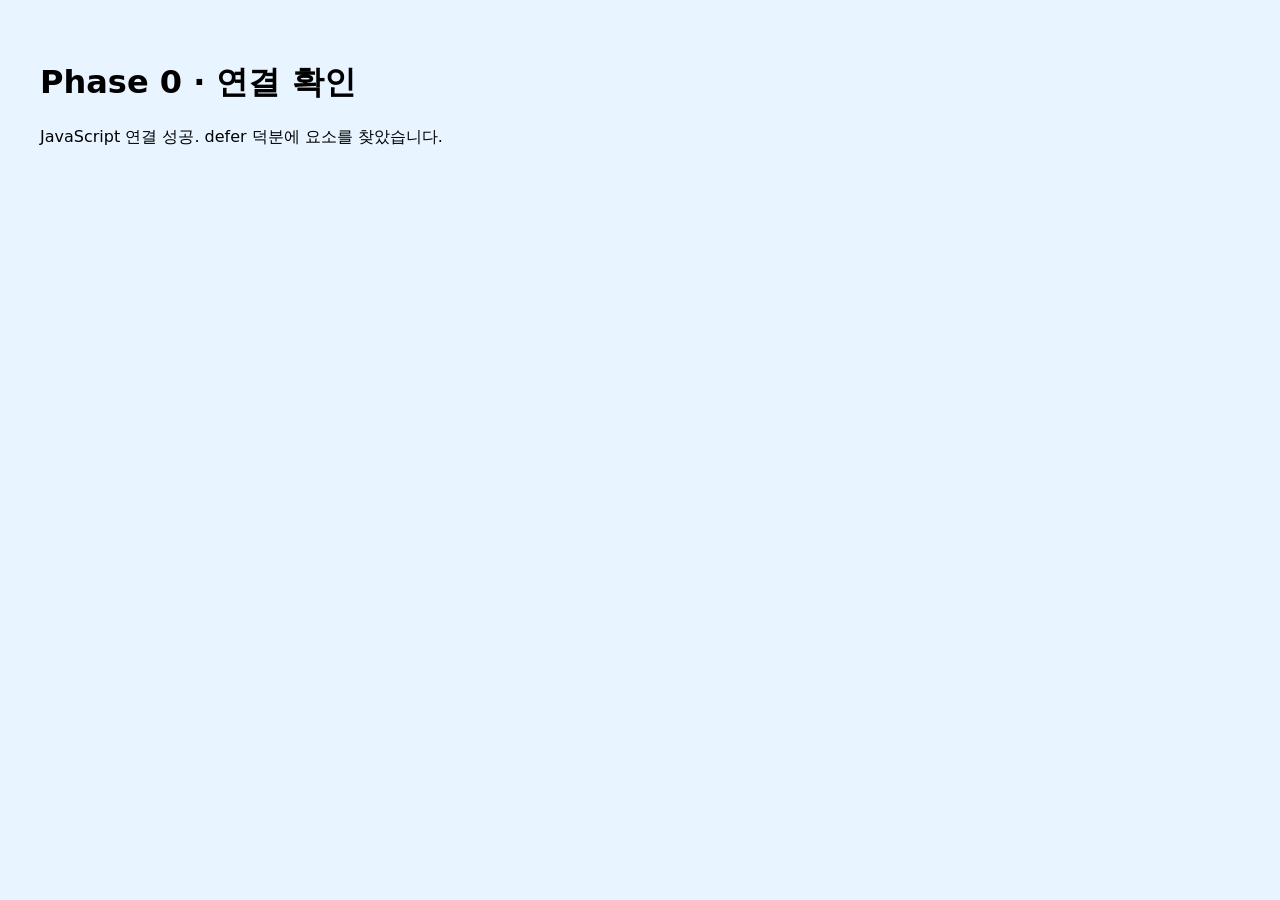
==== phase2-ai-tools/b1-1-portfolio/index.html @ f05b40ed "feat: B1-1 포트폴리오 설계 문서 및 Phase 0 뼈대 구축 과제 원문을 확보해 요구사항을 전수 목록화하고 PRD 4종을 생성했다. 용어 훑기 결과 대상 38개가 전량 실" ====
<!DOCTYPE html>
<!-- DOCTYPE: 이 문서가 HTML5 규격임을 브라우저에 알린다. 없으면 브라우저가
     옛날 방식(호환 모드)으로 해석해 CSS가 다르게 적용될 수 있다. -->
<html lang="ko">
<!-- lang="ko": 이 문서의 언어가 한국어임을 알린다.
     화면 낭독기(스크린 리더)가 한국어 발음으로 읽어주는 근거가 된다. -->

<head>
     <!-- head: 화면에 보이지 않는 정보를 담는 곳. 문서의 설정 구역이다. -->

     <meta charset="UTF-8">
     <!-- charset: 글자를 어떤 규칙으로 해석할지 지정.
       UTF-8이 없으면 한글이 깨진다. 항상 head의 첫 줄에 둔다. -->

     <meta name="viewport" content="width=device-width, initial-scale=1.0">
     <!-- viewport: 모바일 화면 대응의 출발점. (자세한 설명은 개념 블록 A에서)
       width=device-width : 페이지 폭을 기기 실제 폭에 맞춘다
       initial-scale=1.0  : 처음 열 때 확대/축소 없이 100%로 보여준다
       이 줄이 없으면 모바일에서 데스크톱 화면을 축소해 보여준다. -->

     <title>Phase 0 연결 확인</title>
     <!-- title: 브라우저 탭에 표시되는 이름. Phase 1에서 실제 제목으로 교체한다. -->

     <!-- F-02: 외부 스타일시트 연결
       rel="stylesheet" : 이 파일과 나의 관계가 "스타일시트"임을 알린다
       href="./css/..."  : ./ 는 "현재 폴더 기준"이라는 뜻. 상대경로.
       (PROJECT_SPEC 금지사항 10번: 절대경로 /css/ 는 배포 시 깨진다) -->
     <link rel="stylesheet" href="./css/style.css">
</head>

<body>
     <!-- body: 화면에 실제로 보이는 내용을 담는 곳. -->

     <h1>Phase 0 · 연결 확인</h1>

     <p id="js-check">이 문장이 바뀌지 않았다면 JavaScript가 연결되지 않은 것입니다.</p>

     <!-- F-24: JavaScript 를 defer 로 연결
       defer : HTML을 끝까지 다 읽은 뒤에 실행하라는 뜻.

       주의 -- defer 의 효과는 "스크립트를 어디에 두었는가"에 따라 달라진다.
         head 안에 둘 때 : defer 가 없으면 아래 요소가 아직 없어 null 이 된다. 효과 있음
         body 끝에 둘 때 : 이미 요소가 다 만들어진 뒤라서 defer 유무가 결과에 영향 없음

       지금은 body 끝이라 defer 를 빼도 동작이 같다. 그래도 붙이는 이유는
         ① 과제 요구사항(F-24)이고
         ② 나중에 head 로 옮기더라도 그대로 안전하기 때문이다.

       [Phase 0 실험 기록 · 2026-09-09]
         실험1) head + defer 없음
                -> Uncaught TypeError: Cannot set properties of null (setting 'textContent')
                   querySelector 가 null 을 반환. 요소가 아직 만들어지지 않았기 때문.
         실험2) head + defer 있음  -> 정상 동작. 위치는 그대로인데 defer 하나로 결과가 뒤집힘.
         결론) defer = "HTML 을 다 읽을 때까지 기다렸다가 실행하라". -->
     <script src="./js/main.js" defer></script>
</body>

</html>
---- phase2-ai-tools/b1-1-portfolio/css/style.css ----
/* ===================================================================
   Phase 0 · 연결 확인용 임시 스타일
   Phase 1에서 전면 교체된다. 지금은 "CSS가 연결되었는가"만 확인한다.
   =================================================================== */

body {
  /* 이 배경색이 보이면 CSS 연결 성공.
     흰 배경 그대로면 <link> 경로를 확인해야 한다. */
  background-color: #e8f4ff;

  /* font-family: 글꼴 지정. 앞에서부터 순서대로 시도하고,
     사용자 컴퓨터에 없으면 다음 것으로 넘어간다.
     sans-serif 는 "삐침 없는 글꼴 아무거나"라는 최후의 보루다. */
  font-family: system-ui, sans-serif;

  /* padding: 요소 안쪽 여백. (박스 모델은 개념 블록 A에서 다룬다) */
  padding: 2rem;
}
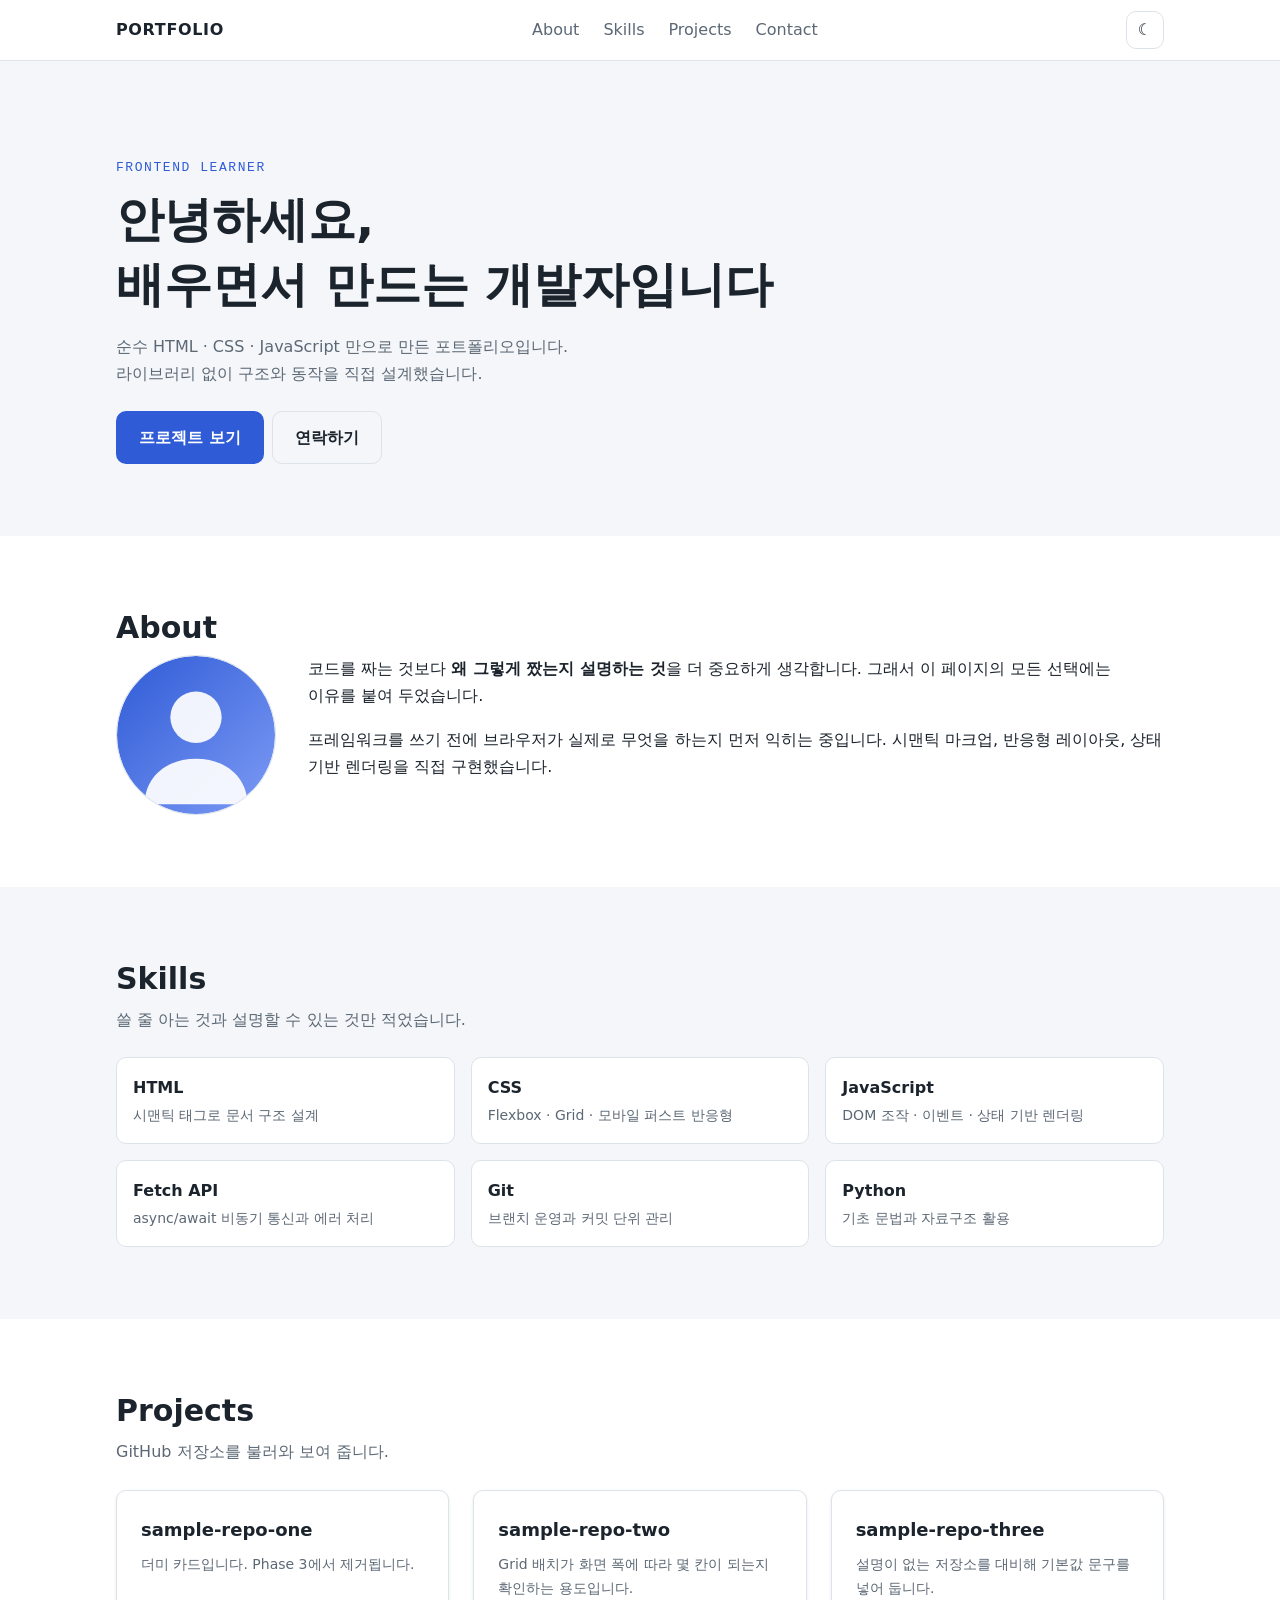
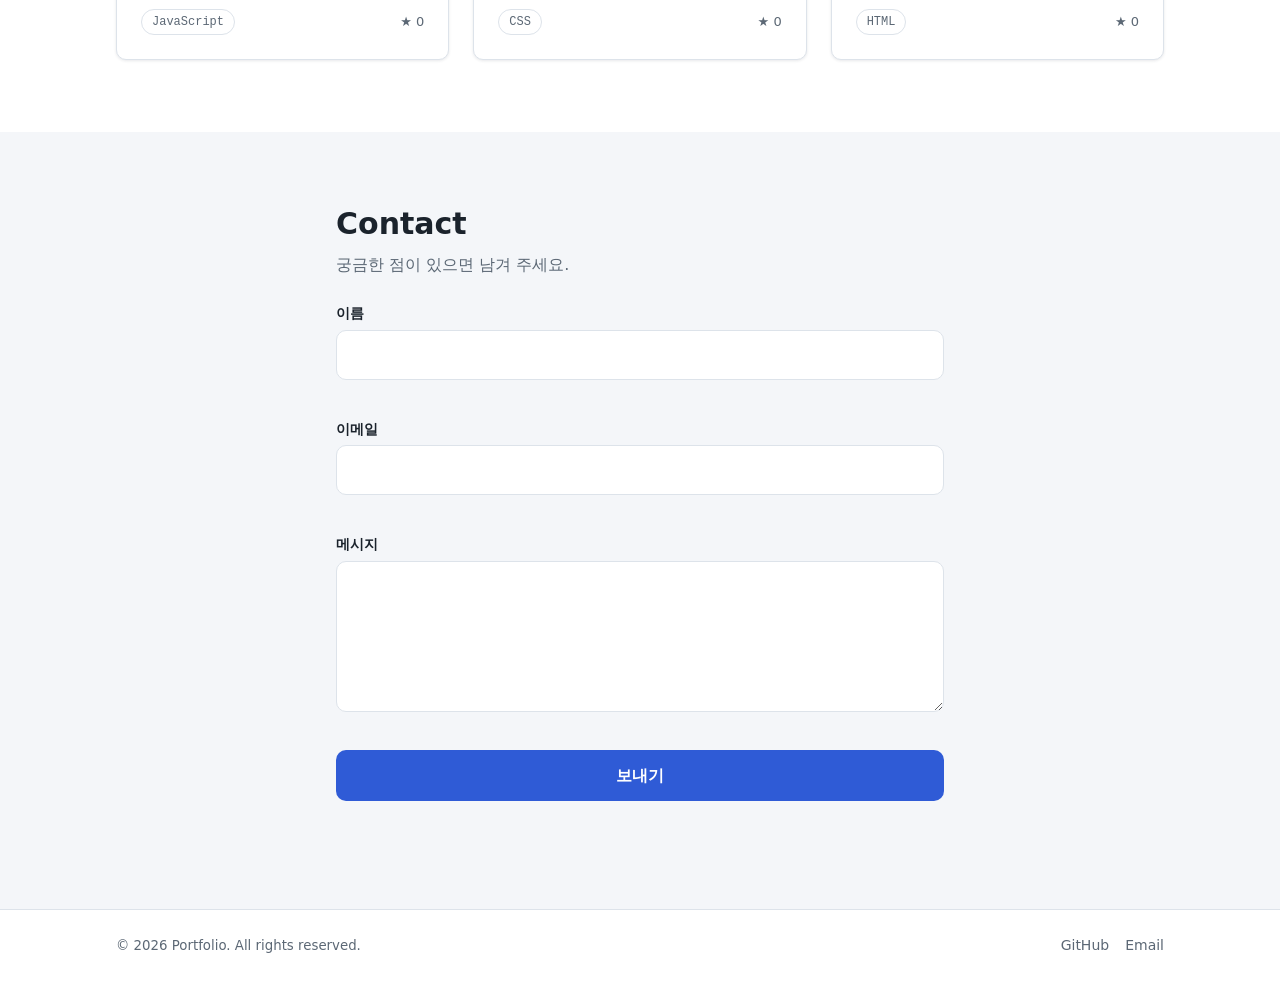
==== commit db021656: "feat: B1-1 Phase 1 시맨틱 마크업 + 반응형 레이아웃 구현 index.html을 Phase 0 연결 확인용에서 실제 포트폴리오 구조로 교체하고 css/style.cs" ====
--- a/phase2-ai-tools/b1-1-portfolio/index.html
+++ b/phase2-ai-tools/b1-1-portfolio/index.html
@@ -1,58 +1,249 @@
 <!DOCTYPE html>
-<!-- DOCTYPE: 이 문서가 HTML5 규격임을 브라우저에 알린다. 없으면 브라우저가
-     옛날 방식(호환 모드)으로 해석해 CSS가 다르게 적용될 수 있다. -->
 <html lang="ko">
-<!-- lang="ko": 이 문서의 언어가 한국어임을 알린다.
-     화면 낭독기(스크린 리더)가 한국어 발음으로 읽어주는 근거가 된다. -->
 
 <head>
-     <!-- head: 화면에 보이지 않는 정보를 담는 곳. 문서의 설정 구역이다. -->
-
-     <meta charset="UTF-8">
-     <!-- charset: 글자를 어떤 규칙으로 해석할지 지정.
-       UTF-8이 없으면 한글이 깨진다. 항상 head의 첫 줄에 둔다. -->
-
-     <meta name="viewport" content="width=device-width, initial-scale=1.0">
-     <!-- viewport: 모바일 화면 대응의 출발점. (자세한 설명은 개념 블록 A에서)
-       width=device-width : 페이지 폭을 기기 실제 폭에 맞춘다
-       initial-scale=1.0  : 처음 열 때 확대/축소 없이 100%로 보여준다
-       이 줄이 없으면 모바일에서 데스크톱 화면을 축소해 보여준다. -->
-
-     <title>Phase 0 연결 확인</title>
-     <!-- title: 브라우저 탭에 표시되는 이름. Phase 1에서 실제 제목으로 교체한다. -->
-
-     <!-- F-02: 외부 스타일시트 연결
-       rel="stylesheet" : 이 파일과 나의 관계가 "스타일시트"임을 알린다
-       href="./css/..."  : ./ 는 "현재 폴더 기준"이라는 뜻. 상대경로.
-       (PROJECT_SPEC 금지사항 10번: 절대경로 /css/ 는 배포 시 깨진다) -->
-     <link rel="stylesheet" href="./css/style.css">
+  <meta charset="UTF-8">
+  <meta name="viewport" content="width=device-width, initial-scale=1.0">
+
+  <title>포트폴리오 · 나를 소개하는 웹페이지</title>
+
+  <!-- F-02 / F-14: 외부 스타일시트 연결. ./ 는 현재 폴더 기준(상대경로).
+       절대경로 /css/ 는 GitHub Pages 배포 시 깨진다. -->
+  <link rel="stylesheet" href="./css/style.css">
 </head>
 
 <body>
-     <!-- body: 화면에 실제로 보이는 내용을 담는 곳. -->
-
-     <h1>Phase 0 · 연결 확인</h1>
-
-     <p id="js-check">이 문장이 바뀌지 않았다면 JavaScript가 연결되지 않은 것입니다.</p>
-
-     <!-- F-24: JavaScript 를 defer 로 연결
-       defer : HTML을 끝까지 다 읽은 뒤에 실행하라는 뜻.
-
-       주의 -- defer 의 효과는 "스크립트를 어디에 두었는가"에 따라 달라진다.
-         head 안에 둘 때 : defer 가 없으면 아래 요소가 아직 없어 null 이 된다. 효과 있음
-         body 끝에 둘 때 : 이미 요소가 다 만들어진 뒤라서 defer 유무가 결과에 영향 없음
-
-       지금은 body 끝이라 defer 를 빼도 동작이 같다. 그래도 붙이는 이유는
-         ① 과제 요구사항(F-24)이고
-         ② 나중에 head 로 옮기더라도 그대로 안전하기 때문이다.
-
-       [Phase 0 실험 기록 · 2026-09-09]
-         실험1) head + defer 없음
-                -> Uncaught TypeError: Cannot set properties of null (setting 'textContent')
-                   querySelector 가 null 을 반환. 요소가 아직 만들어지지 않았기 때문.
-         실험2) head + defer 있음  -> 정상 동작. 위치는 그대로인데 defer 하나로 결과가 뒤집힘.
-         결론) defer = "HTML 을 다 읽을 때까지 기다렸다가 실행하라". -->
-     <script src="./js/main.js" defer></script>
+
+  <!-- ============================================================
+       header + nav  (F-04, F-11, F-17, F-21)
+       ============================================================ -->
+  <header class="site-header" id="site-header">
+    <nav class="nav" aria-label="주요 메뉴">
+
+      <a class="nav__logo" href="#hero">PORTFOLIO</a>
+
+      <!-- F-11: 각 섹션으로 이동하는 앵커 링크.
+           href="#about" 의 # 은 "같은 문서 안의 id=about 으로 가라"는 뜻. -->
+      <ul class="nav__menu" id="nav-menu">
+        <li><a href="#about">About</a></li>
+        <li><a href="#skills">Skills</a></li>
+        <li><a href="#projects">Projects</a></li>
+        <li><a href="#contact">Contact</a></li>
+      </ul>
+
+      <div class="nav__actions">
+        <!-- F-34: 다크모드 토글. 실제 동작은 Phase 2에서 붙인다. -->
+        <button class="icon-btn" id="theme-toggle" type="button" aria-label="다크 모드 전환">
+          <span class="icon-btn__label" id="theme-icon">☾</span>
+        </button>
+
+        <!-- F-21 / F-30: 햄버거 버튼. 모바일에서만 보인다. -->
+        <button class="hamburger" id="hamburger" type="button"
+                aria-label="메뉴 열기" aria-expanded="false" aria-controls="nav-menu">
+          <span class="hamburger__bar"></span>
+          <span class="hamburger__bar"></span>
+          <span class="hamburger__bar"></span>
+        </button>
+      </div>
+
+    </nav>
+  </header>
+
+  <main>
+
+    <!-- ============================================================
+         Hero  (F-05)
+         ============================================================ -->
+    <section class="hero" id="hero">
+      <div class="container hero__inner">
+        <p class="hero__eyebrow">Frontend Learner</p>
+
+        <!-- B-02 타이핑 효과를 Phase 5에서 이 h1 에 붙인다. -->
+        <h1 class="hero__title">
+          안녕하세요,<br>
+          배우면서 만드는 개발자입니다
+        </h1>
+
+        <p class="hero__desc">
+          순수 HTML · CSS · JavaScript 만으로 만든 포트폴리오입니다.
+          라이브러리 없이 구조와 동작을 직접 설계했습니다.
+        </p>
+
+        <!-- F-05: CTA(Call To Action) 버튼 = 방문자가 다음에 눌렀으면 하는 버튼 -->
+        <div class="hero__cta">
+          <a class="btn btn--primary" href="#projects">프로젝트 보기</a>
+          <a class="btn btn--ghost" href="#contact">연락하기</a>
+        </div>
+      </div>
+    </section>
+
+    <!-- ============================================================
+         About  (F-06, F-12)
+         ============================================================ -->
+    <section class="section" id="about">
+      <div class="container">
+        <h2 class="section__title">About</h2>
+
+        <div class="about">
+          <!-- F-12: alt 는 이미지가 안 보일 때 대신 읽히는 글이다.
+               "사진"처럼 뻔한 말이 아니라 내용을 적는다. -->
+          <img class="about__photo" src="./images/profile.svg"
+               alt="포트폴리오 주인의 프로필 이미지" width="160" height="160">
+
+          <div class="about__text">
+            <p>
+              코드를 짜는 것보다 <strong>왜 그렇게 짰는지 설명하는 것</strong>을 더 중요하게 생각합니다.
+              그래서 이 페이지의 모든 선택에는 이유를 붙여 두었습니다.
+            </p>
+            <p>
+              프레임워크를 쓰기 전에 브라우저가 실제로 무엇을 하는지 먼저 익히는 중입니다.
+              시맨틱 마크업, 반응형 레이아웃, 상태 기반 렌더링을 직접 구현했습니다.
+            </p>
+          </div>
+        </div>
+      </div>
+    </section>
+
+    <!-- ============================================================
+         Skills  (F-07)
+         ============================================================ -->
+    <section class="section section--alt" id="skills">
+      <div class="container">
+        <h2 class="section__title">Skills</h2>
+        <p class="section__lead">쓸 줄 아는 것과 설명할 수 있는 것만 적었습니다.</p>
+
+        <ul class="skills">
+          <li class="skill">
+            <span class="skill__name">HTML</span>
+            <span class="skill__note">시맨틱 태그로 문서 구조 설계</span>
+          </li>
+          <li class="skill">
+            <span class="skill__name">CSS</span>
+            <span class="skill__note">Flexbox · Grid · 모바일 퍼스트 반응형</span>
+          </li>
+          <li class="skill">
+            <span class="skill__name">JavaScript</span>
+            <span class="skill__note">DOM 조작 · 이벤트 · 상태 기반 렌더링</span>
+          </li>
+          <li class="skill">
+            <span class="skill__name">Fetch API</span>
+            <span class="skill__note">async/await 비동기 통신과 에러 처리</span>
+          </li>
+          <li class="skill">
+            <span class="skill__name">Git</span>
+            <span class="skill__note">브랜치 운영과 커밋 단위 관리</span>
+          </li>
+          <li class="skill">
+            <span class="skill__name">Python</span>
+            <span class="skill__note">기초 문법과 자료구조 활용</span>
+          </li>
+        </ul>
+      </div>
+    </section>
+
+    <!-- ============================================================
+         Projects  (F-08, F-18)
+         ============================================================ -->
+    <section class="section" id="projects">
+      <div class="container">
+        <h2 class="section__title">Projects</h2>
+        <p class="section__lead">GitHub 저장소를 불러와 보여 줍니다.</p>
+
+        <!-- Phase 3에서 이 안의 내용을 JavaScript가 통째로 교체한다.
+             아래 카드 3개는 레이아웃 확인용 더미이며 Phase 3에서 전부 제거한다. -->
+        <div class="projects" id="projects-grid">
+
+          <article class="card">
+            <h3 class="card__title">sample-repo-one</h3>
+            <p class="card__desc">더미 카드입니다. Phase 3에서 제거됩니다.</p>
+            <div class="card__meta">
+              <span class="chip">JavaScript</span>
+              <span class="card__stars">★ 0</span>
+            </div>
+          </article>
+
+          <article class="card">
+            <h3 class="card__title">sample-repo-two</h3>
+            <p class="card__desc">Grid 배치가 화면 폭에 따라 몇 칸이 되는지 확인하는 용도입니다.</p>
+            <div class="card__meta">
+              <span class="chip">CSS</span>
+              <span class="card__stars">★ 0</span>
+            </div>
+          </article>
+
+          <article class="card">
+            <h3 class="card__title">sample-repo-three</h3>
+            <p class="card__desc">설명이 없는 저장소를 대비해 기본값 문구를 넣어 둡니다.</p>
+            <div class="card__meta">
+              <span class="chip">HTML</span>
+              <span class="card__stars">★ 0</span>
+            </div>
+          </article>
+
+        </div>
+      </div>
+    </section>
+
+    <!-- ============================================================
+         Contact  (F-09, F-13, F-37)
+         ============================================================ -->
+    <section class="section section--alt" id="contact">
+      <div class="container container--narrow">
+        <h2 class="section__title">Contact</h2>
+        <p class="section__lead">궁금한 점이 있으면 남겨 주세요.</p>
+
+        <!-- novalidate: 브라우저 기본 검사를 끈다.
+             F-38 / F-39 검증을 JavaScript로 직접 구현해야 하기 때문이다. -->
+        <form class="form" id="contact-form" novalidate>
+
+          <!-- F-13: label 의 for 와 input 의 id 가 같아야 짝이 된다.
+               짝이 맞으면 label 을 눌러도 입력칸에 커서가 간다. -->
+          <div class="field">
+            <label class="field__label" for="name">이름</label>
+            <input class="field__input" type="text" id="name" name="name" autocomplete="name">
+            <p class="field__error" id="name-error"></p>
+          </div>
+
+          <div class="field">
+            <label class="field__label" for="email">이메일</label>
+            <input class="field__input" type="email" id="email" name="email" autocomplete="email">
+            <p class="field__error" id="email-error"></p>
+          </div>
+
+          <div class="field">
+            <label class="field__label" for="message">메시지</label>
+            <textarea class="field__input field__input--area" id="message" name="message" rows="5"></textarea>
+            <p class="field__error" id="message-error"></p>
+          </div>
+
+          <button class="btn btn--primary btn--block" type="submit">보내기</button>
+
+          <p class="form__success" id="form-success"></p>
+        </form>
+      </div>
+    </section>
+
+  </main>
+
+  <!-- ============================================================
+       Footer  (F-10)
+       ============================================================ -->
+  <footer class="site-footer">
+    <div class="container site-footer__inner">
+      <small class="site-footer__copy">&copy; 2026 Portfolio. All rights reserved.</small>
+
+      <ul class="social">
+        <li><a href="https://github.com/MylovelyCatMori" target="_blank" rel="noopener noreferrer">GitHub</a></li>
+        <li><a href="#contact">Email</a></li>
+      </ul>
+    </div>
+  </footer>
+
+  <!-- F-32: 스크롤탑 버튼. 표시 조건(300px)은 Phase 2에서 붙인다. -->
+  <button class="scroll-top" id="scroll-top" type="button" aria-label="맨 위로 이동">↑</button>
+
+  <!-- F-24: defer = HTML 을 끝까지 읽은 뒤 실행하라 -->
+  <script src="./js/main.js" defer></script>
 </body>
 
-</html>+</html>
--- a/phase2-ai-tools/b1-1-portfolio/css/style.css
+++ b/phase2-ai-tools/b1-1-portfolio/css/style.css
@@ -1,18 +1,720 @@
 /* ===================================================================
-   Phase 0 · 연결 확인용 임시 스타일
-   Phase 1에서 전면 교체된다. 지금은 "CSS가 연결되었는가"만 확인한다.
+   B1-1 포트폴리오 · Phase 1 스타일
+   작성 원칙
+     - 모바일 퍼스트 (F-19): 기본 규칙은 좁은 화면 기준. 넓어질 때만 media query로 덮는다
+     - 브레이크포인트 (F-20): 768px 태블릿 / 1024px 데스크톱
+     - 색 / 글꼴 / 간격은 전부 :root 변수로 (F-15)
    =================================================================== */
 
+/* -------------------------------------------------------------------
+   0. 기본 정리
+   ------------------------------------------------------------------- */
+
+/* 개념 A3 결론: 기본값 content-box 에서는
+   width 300 + padding 20 + border 10 = 실제 360px 이 되어 레이아웃이 터진다.
+   border-box 로 바꾸면 padding 과 border 가 width 안쪽으로 들어온다. */
+*,
+*::before,
+*::after {
+  box-sizing: border-box;
+}
+
+body,
+h1, h2, h3, p, ul, figure {
+  margin: 0;
+}
+
+ul {
+  padding: 0;
+  list-style: none;
+}
+
+img {
+  max-width: 100%;
+  height: auto;
+  display: block;
+}
+
+a {
+  color: inherit;
+  text-decoration: none;
+}
+
+button {
+  font: inherit;
+  cursor: pointer;
+}
+
+/* -------------------------------------------------------------------
+   1. CSS 변수 (F-15)
+   :root 는 문서의 최상단(html)을 가리킨다.
+   여기 적은 변수는 모든 자손이 물려받는다.
+   ------------------------------------------------------------------- */
+
+:root {
+  /* 색 -- 라이트 모드 */
+  --color-bg: #ffffff;
+  --color-bg-alt: #f4f6f9;
+  --color-surface: #ffffff;
+  --color-text: #1b232c;
+  --color-text-soft: #5c6875;
+  --color-border: #dde3ea;
+  --color-accent: #2f5bd6;
+  --color-accent-text: #ffffff;
+  --color-danger: #c92a2a;
+  --color-success: #1a7f5a;
+  --color-shadow: rgba(23, 34, 48, 0.10);
+
+  /* 글꼴 */
+  --font-body: system-ui, -apple-system, "Malgun Gothic", "맑은 고딕", sans-serif;
+  --font-mono: ui-monospace, "Consolas", monospace;
+
+  /* 간격 -- 4의 배수로 통일한다. 눈대중 숫자를 섞지 않기 위해서다. */
+  --space-1: 4px;
+  --space-2: 8px;
+  --space-3: 16px;
+  --space-4: 24px;
+  --space-5: 32px;
+  --space-6: 48px;
+  --space-7: 72px;
+
+  /* 기타 */
+  --radius: 10px;
+  --nav-height: 60px;
+  --transition: 180ms ease;
+}
+
+/* F-16: 다크 모드 변수 세트.
+   [data-theme="dark"] 는 "data-theme 속성값이 dark 인 요소"를 고르는 선택자다.
+   Phase 2에서 JavaScript가 <html> 에 이 속성을 붙였다 뗐다 한다.
+   색 값만 갈아끼우므로 아래 모든 규칙은 고칠 필요가 없다. */
+[data-theme="dark"] {
+  --color-bg: #12171d;
+  --color-bg-alt: #171e26;
+  --color-surface: #1c242e;
+  --color-text: #e7ecf2;
+  --color-text-soft: #97a4b3;
+  --color-border: #2b3541;
+  --color-accent: #7d9bf5;
+  --color-accent-text: #101722;
+  --color-danger: #ff8787;
+  --color-success: #51cf9b;
+  --color-shadow: rgba(0, 0, 0, 0.45);
+}
+
+/* -------------------------------------------------------------------
+   2. 뼈대
+   ------------------------------------------------------------------- */
+
 body {
-  /* 이 배경색이 보이면 CSS 연결 성공.
-     흰 배경 그대로면 <link> 경로를 확인해야 한다. */
-  background-color: #e8f4ff;
-
-  /* font-family: 글꼴 지정. 앞에서부터 순서대로 시도하고,
-     사용자 컴퓨터에 없으면 다음 것으로 넘어간다.
-     sans-serif 는 "삐침 없는 글꼴 아무거나"라는 최후의 보루다. */
-  font-family: system-ui, sans-serif;
-
-  /* padding: 요소 안쪽 여백. (박스 모델은 개념 블록 A에서 다룬다) */
-  padding: 2rem;
-}
+  background-color: var(--color-bg);
+  color: var(--color-text);
+  font-family: var(--font-body);
+  font-size: 16px;
+  line-height: 1.7;
+
+  /* 한글은 기본적으로 글자 단위로 줄바꿈된다. "포트폴리오입니 / 다" 처럼 끊긴다.
+     keep-all 은 단어(어절) 단위로 끊게 한다. */
+  word-break: keep-all;
+
+  transition: background-color var(--transition), color var(--transition);
+}
+
+/* 앵커 링크로 이동했을 때 고정 헤더에 제목이 가려지는 것을 막는다. */
+section[id] {
+  scroll-margin-top: var(--nav-height);
+}
+
+.container {
+  width: 100%;
+  max-width: 1080px;
+  margin: 0 auto;
+  /* 좌우 여백은 항상 확보한다. padding 축약형을 쓰면 좌우가 0이 되기 쉽다. */
+  padding-inline: var(--space-3);
+}
+
+.container--narrow {
+  max-width: 640px;
+}
+
+.section {
+  padding-block: var(--space-6);
+}
+
+.section--alt {
+  background-color: var(--color-bg-alt);
+}
+
+.section__title {
+  font-size: 26px;
+  line-height: 1.3;
+  margin-bottom: var(--space-2);
+}
+
+.section__lead {
+  color: var(--color-text-soft);
+  margin-bottom: var(--space-4);
+}
+
+/* -------------------------------------------------------------------
+   3. 헤더 / 네비게이션  (F-17 Flexbox, F-21 햄버거)
+   ------------------------------------------------------------------- */
+
+.site-header {
+  position: sticky;
+  top: 0;
+  z-index: 10;
+  background-color: var(--color-bg);
+  border-bottom: 1px solid var(--color-border);
+  transition: background-color var(--transition), box-shadow var(--transition);
+}
+
+/* F-33: 스크롤 60px 이상에서 JavaScript가 이 클래스를 붙인다 (Phase 2) */
+.site-header.is-scrolled {
+  background-color: var(--color-bg-alt);
+  box-shadow: 0 2px 12px var(--color-shadow);
+}
+
+/* F-17: nav 를 Flexbox 로.
+   justify-content: space-between 이 로고는 왼쪽, 나머지는 오른쪽으로 밀어낸다. */
+.nav {
+  display: flex;
+  align-items: center;
+  justify-content: space-between;
+  gap: var(--space-3);
+  height: var(--nav-height);
+  max-width: 1080px;
+  margin: 0 auto;
+  padding-inline: var(--space-3);
+}
+
+.nav__logo {
+  font-weight: 700;
+  letter-spacing: 0.04em;
+}
+
+/* F-21: 모바일 기본값 = 메뉴 숨김.
+   화면 밖이 아니라 display:none 으로 완전히 없앤다.
+   Phase 2에서 .is-open 을 붙여 펼친다. */
+.nav__menu {
+  display: none;
+}
+
+.nav__menu.is-open {
+  display: flex;
+  flex-direction: column;
+  gap: var(--space-2);
+
+  /* 펼쳐진 메뉴는 헤더 바로 아래에 덮어씌운다. */
+  position: absolute;
+  top: var(--nav-height);
+  left: 0;
+  right: 0;
+  padding: var(--space-3);
+  background-color: var(--color-bg);
+  border-bottom: 1px solid var(--color-border);
+  box-shadow: 0 8px 16px var(--color-shadow);
+}
+
+.nav__menu a {
+  display: block;
+  padding-block: var(--space-1);
+  color: var(--color-text-soft);
+  transition: color var(--transition);
+}
+
+.nav__menu a:hover,
+.nav__menu a:focus-visible {
+  color: var(--color-accent);
+}
+
+.nav__actions {
+  display: flex;
+  align-items: center;
+  gap: var(--space-2);
+}
+
+.icon-btn {
+  width: 38px;
+  height: 38px;
+  border: 1px solid var(--color-border);
+  border-radius: var(--radius);
+  background-color: var(--color-surface);
+  color: var(--color-text);
+  font-size: 16px;
+  line-height: 1;
+  transition: background-color var(--transition), border-color var(--transition);
+}
+
+.icon-btn:hover {
+  border-color: var(--color-accent);
+}
+
+/* 햄버거 = 막대 3개. 모바일에서만 보인다. */
+.hamburger {
+  display: flex;
+  flex-direction: column;
+  justify-content: center;
+  gap: 5px;
+  width: 38px;
+  height: 38px;
+  padding: 0 8px;
+  border: 1px solid var(--color-border);
+  border-radius: var(--radius);
+  background-color: var(--color-surface);
+}
+
+.hamburger__bar {
+  display: block;
+  height: 2px;
+  background-color: var(--color-text);
+  transition: transform var(--transition), opacity var(--transition);
+}
+
+/* 열렸을 때 위아래 막대를 X 로 겹친다 (Phase 2에서 .is-active 부착) */
+.hamburger.is-active .hamburger__bar:nth-child(1) {
+  transform: translateY(7px) rotate(45deg);
+}
+
+.hamburger.is-active .hamburger__bar:nth-child(2) {
+  opacity: 0;
+}
+
+.hamburger.is-active .hamburger__bar:nth-child(3) {
+  transform: translateY(-7px) rotate(-45deg);
+}
+
+/* -------------------------------------------------------------------
+   4. 버튼  (F-22 hover + transition)
+   ------------------------------------------------------------------- */
+
+.btn {
+  display: inline-block;
+  padding: 12px 22px;
+  border: 1px solid transparent;
+  border-radius: var(--radius);
+  font-weight: 600;
+  text-align: center;
+  transition: background-color var(--transition), color var(--transition),
+              border-color var(--transition), transform var(--transition);
+}
+
+.btn--primary {
+  background-color: var(--color-accent);
+  color: var(--color-accent-text);
+}
+
+.btn--primary:hover {
+  transform: translateY(-2px);
+}
+
+.btn--ghost {
+  border-color: var(--color-border);
+  color: var(--color-text);
+}
+
+.btn--ghost:hover {
+  border-color: var(--color-accent);
+  color: var(--color-accent);
+}
+
+.btn--block {
+  display: block;
+  width: 100%;
+  border: 0;
+}
+
+/* -------------------------------------------------------------------
+   5. Hero
+   ------------------------------------------------------------------- */
+
+.hero {
+  padding-block: var(--space-7) var(--space-6);
+  background-color: var(--color-bg-alt);
+}
+
+.hero__eyebrow {
+  font-family: var(--font-mono);
+  font-size: 13px;
+  letter-spacing: 0.12em;
+  text-transform: uppercase;
+  color: var(--color-accent);
+  margin-bottom: var(--space-2);
+}
+
+.hero__title {
+  font-size: 30px;
+  line-height: 1.35;
+  margin-bottom: var(--space-3);
+}
+
+.hero__desc {
+  color: var(--color-text-soft);
+  max-width: 48ch;
+  margin-bottom: var(--space-4);
+}
+
+.hero__cta {
+  display: flex;
+  flex-wrap: wrap;
+  gap: var(--space-2);
+}
+
+/* -------------------------------------------------------------------
+   6. About
+   ------------------------------------------------------------------- */
+
+.about {
+  display: flex;
+  flex-direction: column;
+  gap: var(--space-4);
+}
+
+.about__photo {
+  width: 120px;
+  height: 120px;
+  border-radius: 50%;
+  border: 1px solid var(--color-border);
+}
+
+.about__text p + p {
+  margin-top: var(--space-3);
+}
+
+/* -------------------------------------------------------------------
+   7. Skills
+   ------------------------------------------------------------------- */
+
+.skills {
+  display: grid;
+  gap: var(--space-2);
+}
+
+.skill {
+  display: flex;
+  flex-direction: column;
+  gap: 2px;
+  padding: var(--space-3);
+  border: 1px solid var(--color-border);
+  border-radius: var(--radius);
+  background-color: var(--color-surface);
+}
+
+.skill__name {
+  font-weight: 700;
+}
+
+.skill__note {
+  font-size: 14px;
+  color: var(--color-text-soft);
+}
+
+/* -------------------------------------------------------------------
+   8. Projects  (F-18 Grid, F-23 box-shadow)
+   ------------------------------------------------------------------- */
+
+/* auto-fit + minmax = "한 칸 최소 260px, 남으면 늘려라. 몇 칸인지는 네가 정해라"
+   media query 없이도 화면 폭에 따라 칸 수가 알아서 바뀐다. */
+.projects {
+  display: grid;
+  grid-template-columns: repeat(auto-fit, minmax(260px, 1fr));
+  gap: var(--space-3);
+}
+
+.card {
+  display: flex;
+  flex-direction: column;
+  gap: var(--space-2);
+  padding: var(--space-4);
+  border: 1px solid var(--color-border);
+  border-radius: var(--radius);
+  background-color: var(--color-surface);
+  box-shadow: 0 1px 3px var(--color-shadow);
+  transition: transform var(--transition), box-shadow var(--transition),
+              border-color var(--transition);
+}
+
+.card:hover {
+  transform: translateY(-4px);
+  border-color: var(--color-accent);
+  box-shadow: 0 10px 24px var(--color-shadow);
+}
+
+.card__title {
+  font-size: 18px;
+  /* 긴 저장소 이름이 상자를 뚫고 나가지 않게 한다. */
+  overflow-wrap: anywhere;
+}
+
+.card__desc {
+  flex-grow: 1;
+  font-size: 14px;
+  color: var(--color-text-soft);
+}
+
+.card__meta {
+  display: flex;
+  align-items: center;
+  justify-content: space-between;
+  gap: var(--space-2);
+  font-size: 13px;
+  color: var(--color-text-soft);
+}
+
+.chip {
+  padding: 2px 10px;
+  border: 1px solid var(--color-border);
+  border-radius: 999px;
+  font-family: var(--font-mono);
+  font-size: 12px;
+}
+
+/* Phase 3에서 쓸 4상태 표시용 자리.
+   status 값에 따라 이 안의 내용이 통째로 바뀐다. */
+.state {
+  padding: var(--space-5) var(--space-3);
+  text-align: center;
+  color: var(--color-text-soft);
+}
+
+.state__msg {
+  margin-bottom: var(--space-3);
+}
+
+/* -------------------------------------------------------------------
+   9. Contact 폼  (F-40 에러 자리)
+   ------------------------------------------------------------------- */
+
+.form {
+  display: flex;
+  flex-direction: column;
+  gap: var(--space-3);
+}
+
+.field {
+  display: flex;
+  flex-direction: column;
+  gap: var(--space-1);
+}
+
+.field__label {
+  font-size: 14px;
+  font-weight: 600;
+}
+
+.field__input {
+  width: 100%;
+  padding: 11px 13px;
+  border: 1px solid var(--color-border);
+  border-radius: var(--radius);
+  background-color: var(--color-surface);
+  color: var(--color-text);
+  font: inherit;
+  font-size: 15px;
+  transition: border-color var(--transition);
+}
+
+.field__input:focus {
+  outline: 2px solid var(--color-accent);
+  outline-offset: 1px;
+  border-color: var(--color-accent);
+}
+
+.field__input--area {
+  resize: vertical;
+}
+
+/* 에러가 있을 때만 JavaScript가 .has-error 를 붙인다 (Phase 4) */
+.field.has-error .field__input {
+  border-color: var(--color-danger);
+}
+
+/* F-40: 에러 문구는 해당 입력칸 바로 아래.
+   글자가 없을 때 자리를 차지하지 않도록 비어 있으면 높이가 0이 된다. */
+.field__error {
+  min-height: 18px;
+  font-size: 13px;
+  color: var(--color-danger);
+}
+
+.form__success {
+  min-height: 20px;
+  font-size: 14px;
+  font-weight: 600;
+  color: var(--color-success);
+}
+
+/* -------------------------------------------------------------------
+   10. Footer / 스크롤탑
+   ------------------------------------------------------------------- */
+
+.site-footer {
+  padding-block: var(--space-4);
+  border-top: 1px solid var(--color-border);
+  background-color: var(--color-bg);
+}
+
+.site-footer__inner {
+  display: flex;
+  flex-direction: column;
+  align-items: center;
+  gap: var(--space-2);
+  text-align: center;
+}
+
+.site-footer__copy {
+  color: var(--color-text-soft);
+}
+
+.social {
+  display: flex;
+  gap: var(--space-3);
+  font-size: 14px;
+}
+
+.social a {
+  color: var(--color-text-soft);
+  transition: color var(--transition);
+}
+
+.social a:hover {
+  color: var(--color-accent);
+}
+
+/* F-32: 기본은 숨김. 스크롤 300px 이상에서 .is-visible 을 붙인다 (Phase 2) */
+.scroll-top {
+  position: fixed;
+  right: var(--space-3);
+  bottom: var(--space-3);
+  width: 44px;
+  height: 44px;
+  border: 1px solid var(--color-border);
+  border-radius: 50%;
+  background-color: var(--color-surface);
+  color: var(--color-text);
+  font-size: 18px;
+  box-shadow: 0 4px 14px var(--color-shadow);
+
+  /* 숨김 상태. display:none 대신 이 방식을 쓰면 나타날 때 전환이 가능하다. */
+  opacity: 0;
+  visibility: hidden;
+  transform: translateY(8px);
+  transition: opacity var(--transition), visibility var(--transition),
+              transform var(--transition);
+}
+
+.scroll-top.is-visible {
+  opacity: 1;
+  visibility: visible;
+  transform: translateY(0);
+}
+
+/* -------------------------------------------------------------------
+   11. 스크롤 등장 애니메이션  (F-36, Phase 2에서 Observer가 붙인다)
+   ------------------------------------------------------------------- */
+
+.reveal {
+  opacity: 0;
+  transform: translateY(16px);
+  transition: opacity 400ms ease, transform 400ms ease;
+}
+
+.reveal.is-visible {
+  opacity: 1;
+  transform: translateY(0);
+}
+
+/* -------------------------------------------------------------------
+   12. 브레이크포인트  (F-20)
+   여기서부터 "넓어졌을 때만" 적용되는 규칙이다.
+   ------------------------------------------------------------------- */
+
+/* --- 태블릿 768px 이상 --- */
+@media (min-width: 768px) {
+
+  /* 메뉴를 가로로 펼치고 햄버거를 감춘다. */
+  .nav__menu {
+    display: flex;
+    flex-direction: row;
+    gap: var(--space-4);
+    position: static;
+    padding: 0;
+    background-color: transparent;
+    border: 0;
+    box-shadow: none;
+  }
+
+  .hamburger {
+    display: none;
+  }
+
+  .section {
+    padding-block: var(--space-7);
+  }
+
+  .section__title {
+    font-size: 30px;
+  }
+
+  .hero__title {
+    font-size: 40px;
+  }
+
+  /* 사진과 글을 좌우로 나눈다. */
+  .about {
+    flex-direction: row;
+    align-items: flex-start;
+    gap: var(--space-5);
+  }
+
+  .about__photo {
+    width: 160px;
+    height: 160px;
+    /* flex 기본값 shrink:1 때문에 찌그러지는 것을 막는다. */
+    flex-shrink: 0;
+  }
+
+  .skills {
+    grid-template-columns: repeat(2, 1fr);
+    gap: var(--space-3);
+  }
+
+  .site-footer__inner {
+    flex-direction: row;
+    justify-content: space-between;
+    text-align: left;
+  }
+}
+
+/* --- 데스크톱 1024px 이상 --- */
+@media (min-width: 1024px) {
+
+  .hero {
+    padding-block: 96px var(--space-7);
+  }
+
+  .hero__title {
+    font-size: 48px;
+  }
+
+  .skills {
+    grid-template-columns: repeat(3, 1fr);
+  }
+
+  .projects {
+    gap: var(--space-4);
+  }
+}
+
+/* -------------------------------------------------------------------
+   13. 접근성 -- 움직임을 줄이도록 설정한 사용자
+   ------------------------------------------------------------------- */
+
+@media (prefers-reduced-motion: reduce) {
+  *,
+  *::before,
+  *::after {
+    transition-duration: 0.01ms !important;
+    animation-duration: 0.01ms !important;
+  }
+}
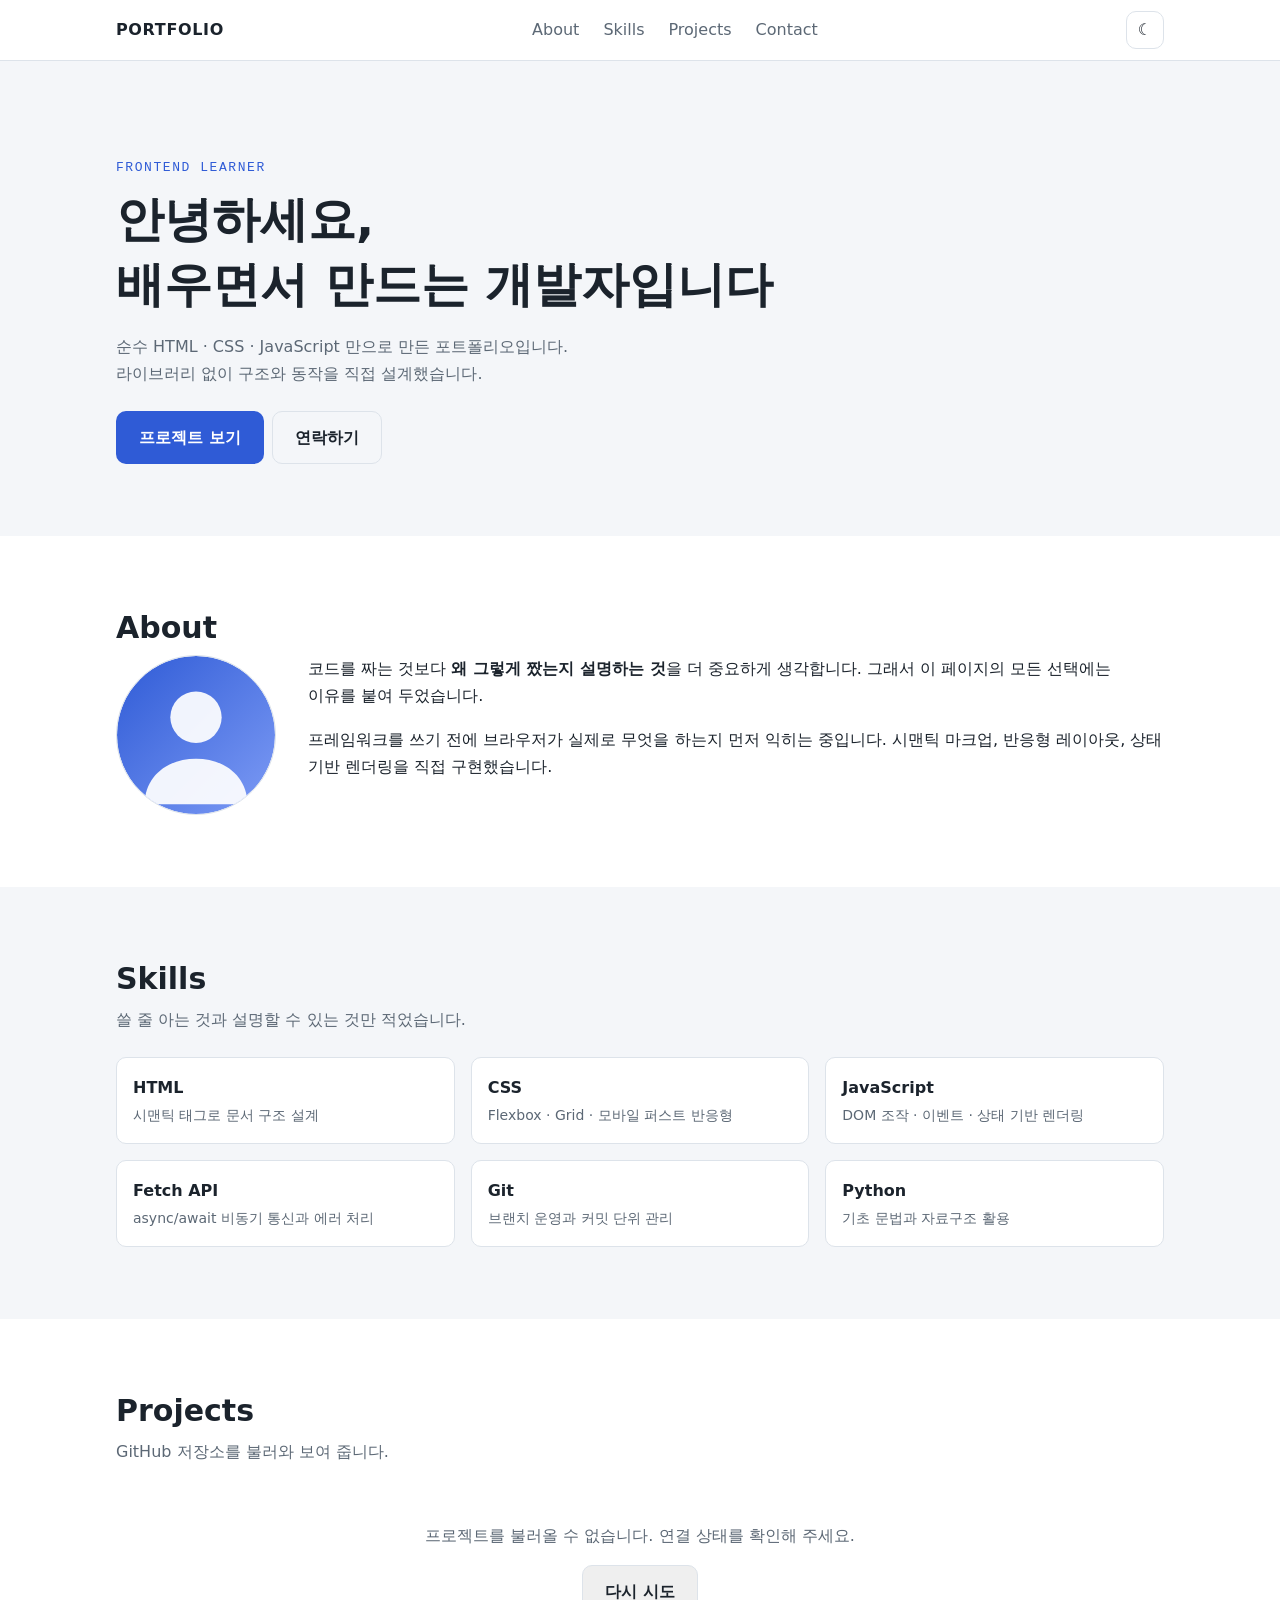
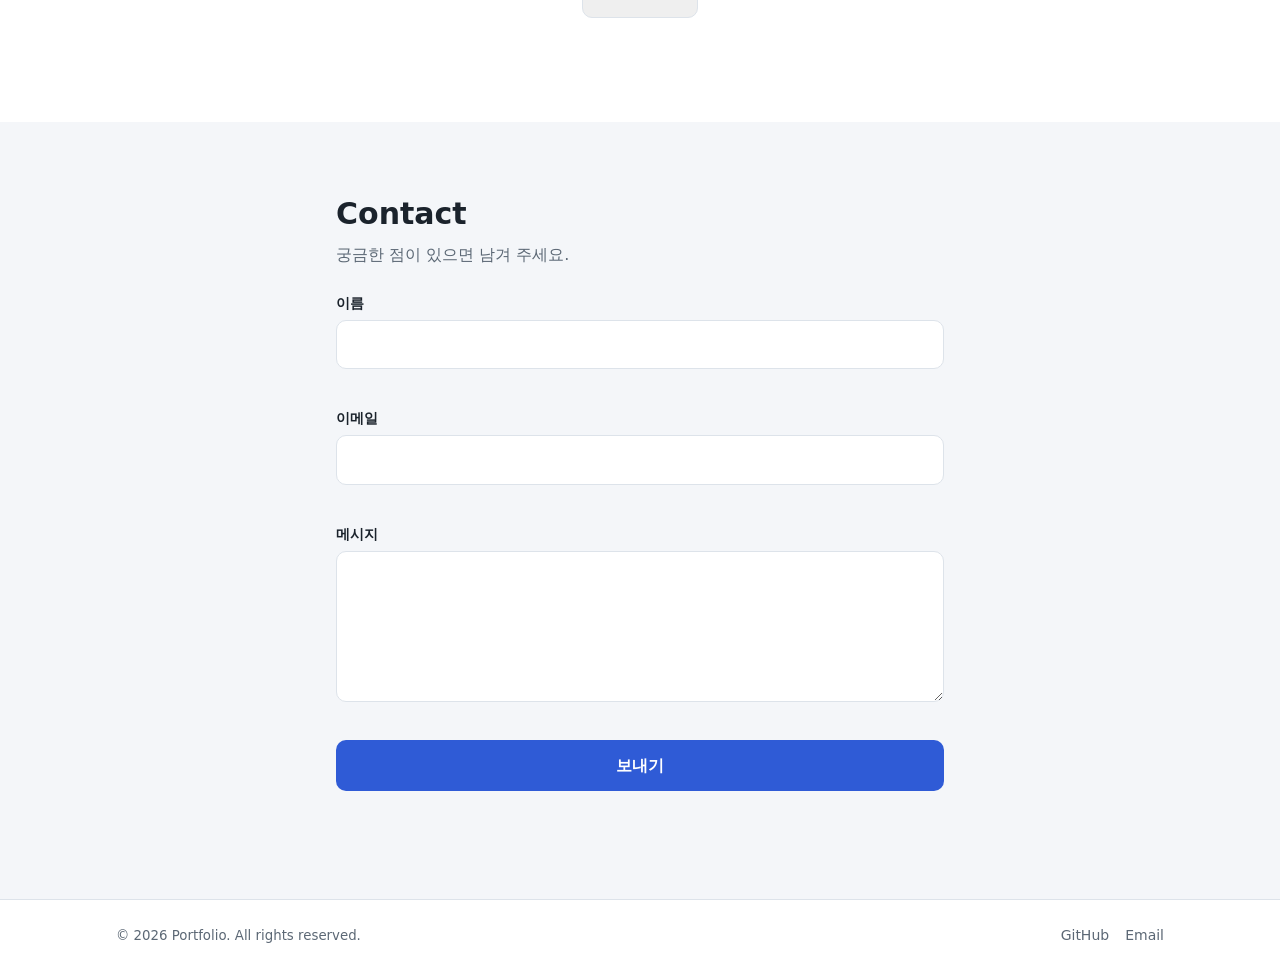
==== commit 258b4e37: "feat: B1-1 Phase 3 GitHub API 연동 + 4상태 렌더링 renderProjects() 하나가 repoState.status를 읽어 loading / succe" ====
--- a/phase2-ai-tools/b1-1-portfolio/index.html
+++ b/phase2-ai-tools/b1-1-portfolio/index.html
@@ -149,38 +149,10 @@
         <h2 class="section__title">Projects</h2>
         <p class="section__lead">GitHub 저장소를 불러와 보여 줍니다.</p>
 
-        <!-- Phase 3에서 이 안의 내용을 JavaScript가 통째로 교체한다.
-             아래 카드 3개는 레이아웃 확인용 더미이며 Phase 3에서 전부 제거한다. -->
-        <div class="projects" id="projects-grid">
-
-          <article class="card">
-            <h3 class="card__title">sample-repo-one</h3>
-            <p class="card__desc">더미 카드입니다. Phase 3에서 제거됩니다.</p>
-            <div class="card__meta">
-              <span class="chip">JavaScript</span>
-              <span class="card__stars">★ 0</span>
-            </div>
-          </article>
-
-          <article class="card">
-            <h3 class="card__title">sample-repo-two</h3>
-            <p class="card__desc">Grid 배치가 화면 폭에 따라 몇 칸이 되는지 확인하는 용도입니다.</p>
-            <div class="card__meta">
-              <span class="chip">CSS</span>
-              <span class="card__stars">★ 0</span>
-            </div>
-          </article>
-
-          <article class="card">
-            <h3 class="card__title">sample-repo-three</h3>
-            <p class="card__desc">설명이 없는 저장소를 대비해 기본값 문구를 넣어 둡니다.</p>
-            <div class="card__meta">
-              <span class="chip">HTML</span>
-              <span class="card__stars">★ 0</span>
-            </div>
-          </article>
-
-        </div>
+        <!-- 이 안은 JavaScript가 통째로 채운다.
+             repoState.status 값에 따라 로딩 / 성공 / 에러 / 빈 상태 4가지 중
+             하나가 그려진다. Phase 1의 더미 카드 3개는 여기서 제거되었다. -->
+        <div class="projects" id="projects-grid"></div>
       </div>
     </section>
 
--- a/phase2-ai-tools/b1-1-portfolio/css/style.css
+++ b/phase2-ai-tools/b1-1-portfolio/css/style.css
@@ -469,9 +469,18 @@
   font-size: 12px;
 }
 
-/* Phase 3에서 쓸 4상태 표시용 자리.
-   status 값에 따라 이 안의 내용이 통째로 바뀐다. */
+.card__link {
+  transition: color var(--transition);
+}
+
+.card__link:hover {
+  color: var(--color-accent);
+}
+
+/* 4상태(로딩 / 성공 / 에러 / 빈) 중 카드가 아닌 셋이 여기에 들어간다.
+   .projects 가 Grid 이므로 한 칸만 차지하지 않도록 전체 폭으로 편다. */
 .state {
+  grid-column: 1 / -1;
   padding: var(--space-5) var(--space-3);
   text-align: center;
   color: var(--color-text-soft);
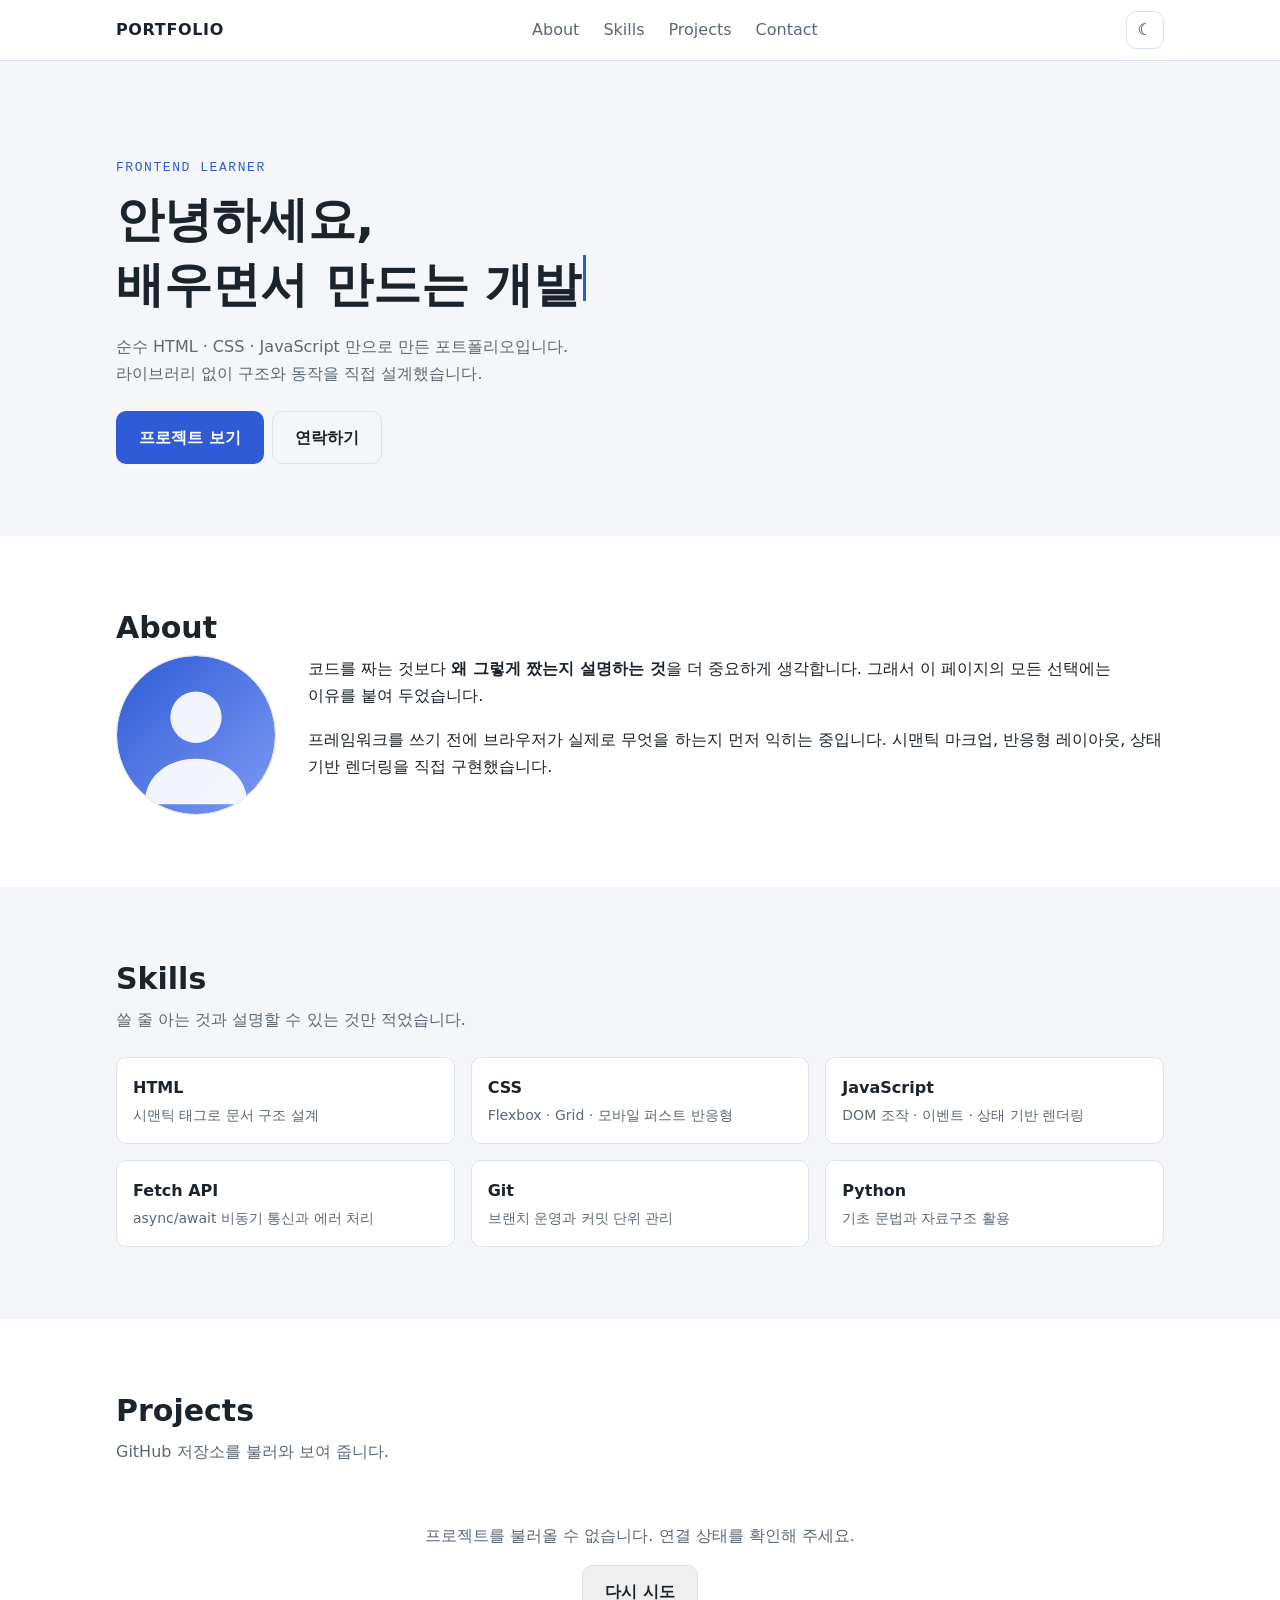
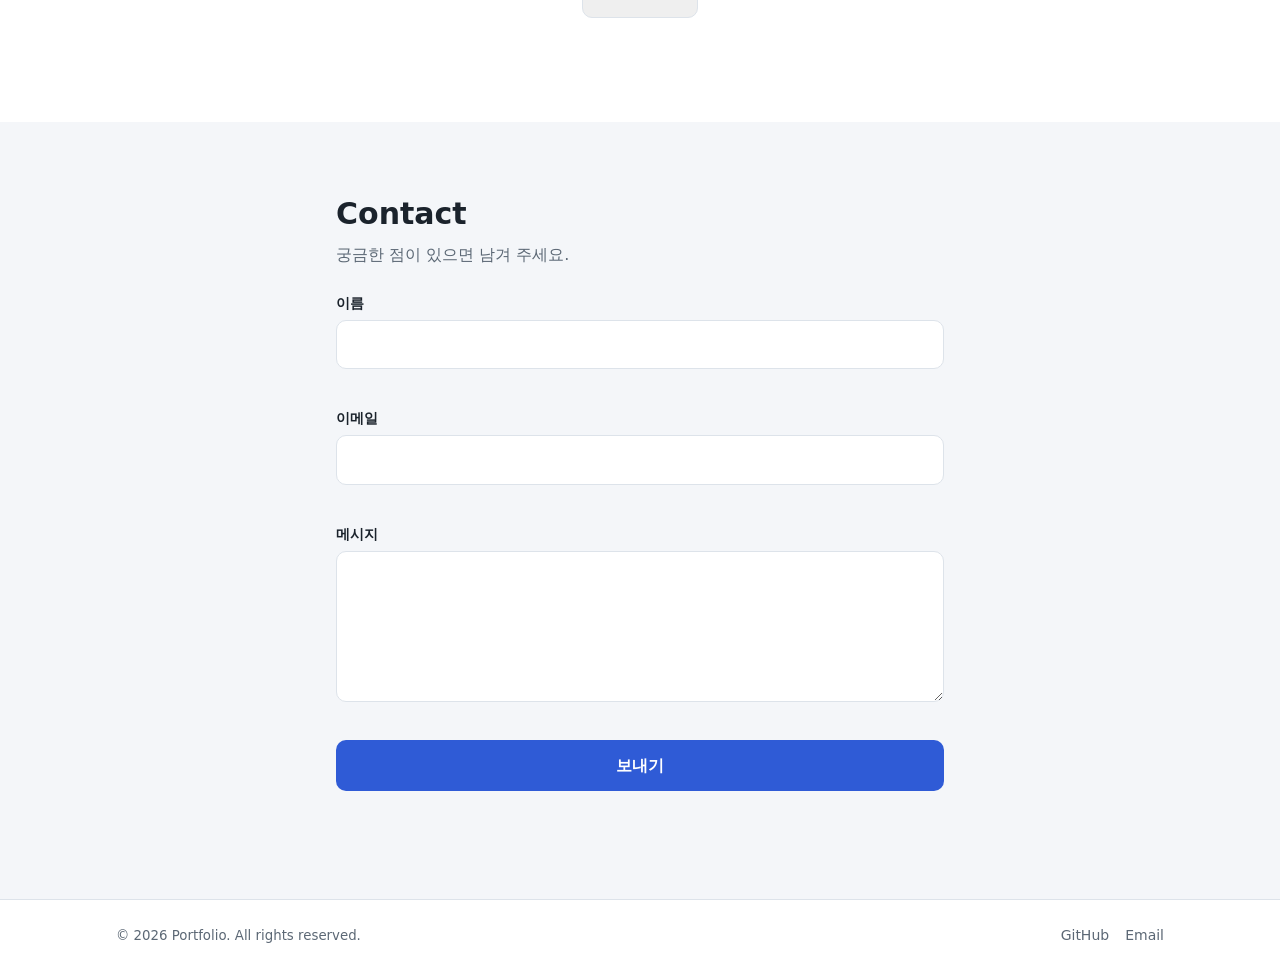
==== commit de091589: "feat: B1-1 Phase 5 언어 필터 + Hero 타이핑 효과 보너스 B-01, B-02를 구현한다. 언어 필터는 F-47을 충족하면서 상태->렌더링 흐름 4번이 된다.  " ====
--- a/phase2-ai-tools/b1-1-portfolio/index.html
+++ b/phase2-ai-tools/b1-1-portfolio/index.html
@@ -58,10 +58,13 @@
       <div class="container hero__inner">
         <p class="hero__eyebrow">Frontend Learner</p>
 
-        <!-- B-02 타이핑 효과를 Phase 5에서 이 h1 에 붙인다. -->
+        <!-- B-02 타이핑 효과.
+             span 안의 글자는 JavaScript가 꺼졌을 때 그대로 보이는 대비책이다.
+             aria-live="polite"는 글자가 바뀔 때 화면 낭독기가 읽도록 한다. -->
         <h1 class="hero__title">
           안녕하세요,<br>
-          배우면서 만드는 개발자입니다
+          <span class="hero__typed" id="hero-typed" aria-live="polite">배우면서 만드는 개발자입니다</span><span
+            class="hero__caret" id="hero-caret" aria-hidden="true"></span>
         </h1>
 
         <p class="hero__desc">
@@ -149,6 +152,10 @@
         <h2 class="section__title">Projects</h2>
         <p class="section__lead">GitHub 저장소를 불러와 보여 줍니다.</p>
 
+        <!-- B-01 언어별 필터. 버튼은 받아온 데이터에서 만들어지므로
+             여기는 빈 상자로 둔다. -->
+        <div class="filters" id="project-filters" role="group" aria-label="언어별 필터"></div>
+
         <!-- 이 안은 JavaScript가 통째로 채운다.
              repoState.status 값에 따라 로딩 / 성공 / 에러 / 빈 상태 4가지 중
              하나가 그려진다. Phase 1의 더미 카드 3개는 여기서 제거되었다. -->
--- a/phase2-ai-tools/b1-1-portfolio/css/style.css
+++ b/phase2-ai-tools/b1-1-portfolio/css/style.css
@@ -348,6 +348,30 @@
   margin-bottom: var(--space-3);
 }
 
+/* 타이핑 효과 (B-02)
+   글자 수가 계속 바뀌므로 줄 높이가 흔들리지 않도록 inline-block 으로 둔다. */
+.hero__typed {
+  display: inline-block;
+  min-height: 1.35em;
+  vertical-align: bottom;
+}
+
+/* 커서 막대. 내용이 없는 장식이므로 CSS 로만 그린다. */
+.hero__caret {
+  display: inline-block;
+  width: 3px;
+  height: 0.95em;
+  margin-left: 2px;
+  vertical-align: baseline;
+  background-color: var(--color-accent);
+  animation: caret-blink 1s step-end infinite;
+}
+
+@keyframes caret-blink {
+  0%, 100% { opacity: 1; }
+  50% { opacity: 0; }
+}
+
 .hero__desc {
   color: var(--color-text-soft);
   max-width: 48ch;
@@ -412,6 +436,43 @@
 /* -------------------------------------------------------------------
    8. Projects  (F-18 Grid, F-23 box-shadow)
    ------------------------------------------------------------------- */
+
+/* 언어 필터 버튼 줄 (B-01) */
+.filters {
+  display: flex;
+  flex-wrap: wrap;
+  gap: var(--space-2);
+  margin-bottom: var(--space-4);
+}
+
+/* 비어 있을 때 margin 만 남아 빈 공간이 생기는 것을 막는다. */
+.filters:empty {
+  margin-bottom: 0;
+}
+
+.filter-btn {
+  padding: 6px 14px;
+  border: 1px solid var(--color-border);
+  border-radius: 999px;
+  background-color: var(--color-surface);
+  color: var(--color-text-soft);
+  font-size: 13px;
+  transition: background-color var(--transition), color var(--transition),
+              border-color var(--transition);
+}
+
+.filter-btn:hover {
+  border-color: var(--color-accent);
+  color: var(--color-accent);
+}
+
+/* 지금 고른 버튼. 색만으로 구분하지 않도록 굵기도 함께 바꾼다. */
+.filter-btn[aria-pressed="true"] {
+  background-color: var(--color-accent);
+  border-color: var(--color-accent);
+  color: var(--color-accent-text);
+  font-weight: 600;
+}
 
 /* auto-fit + minmax = "한 칸 최소 260px, 남으면 늘려라. 몇 칸인지는 네가 정해라"
    media query 없이도 화면 폭에 따라 칸 수가 알아서 바뀐다. */
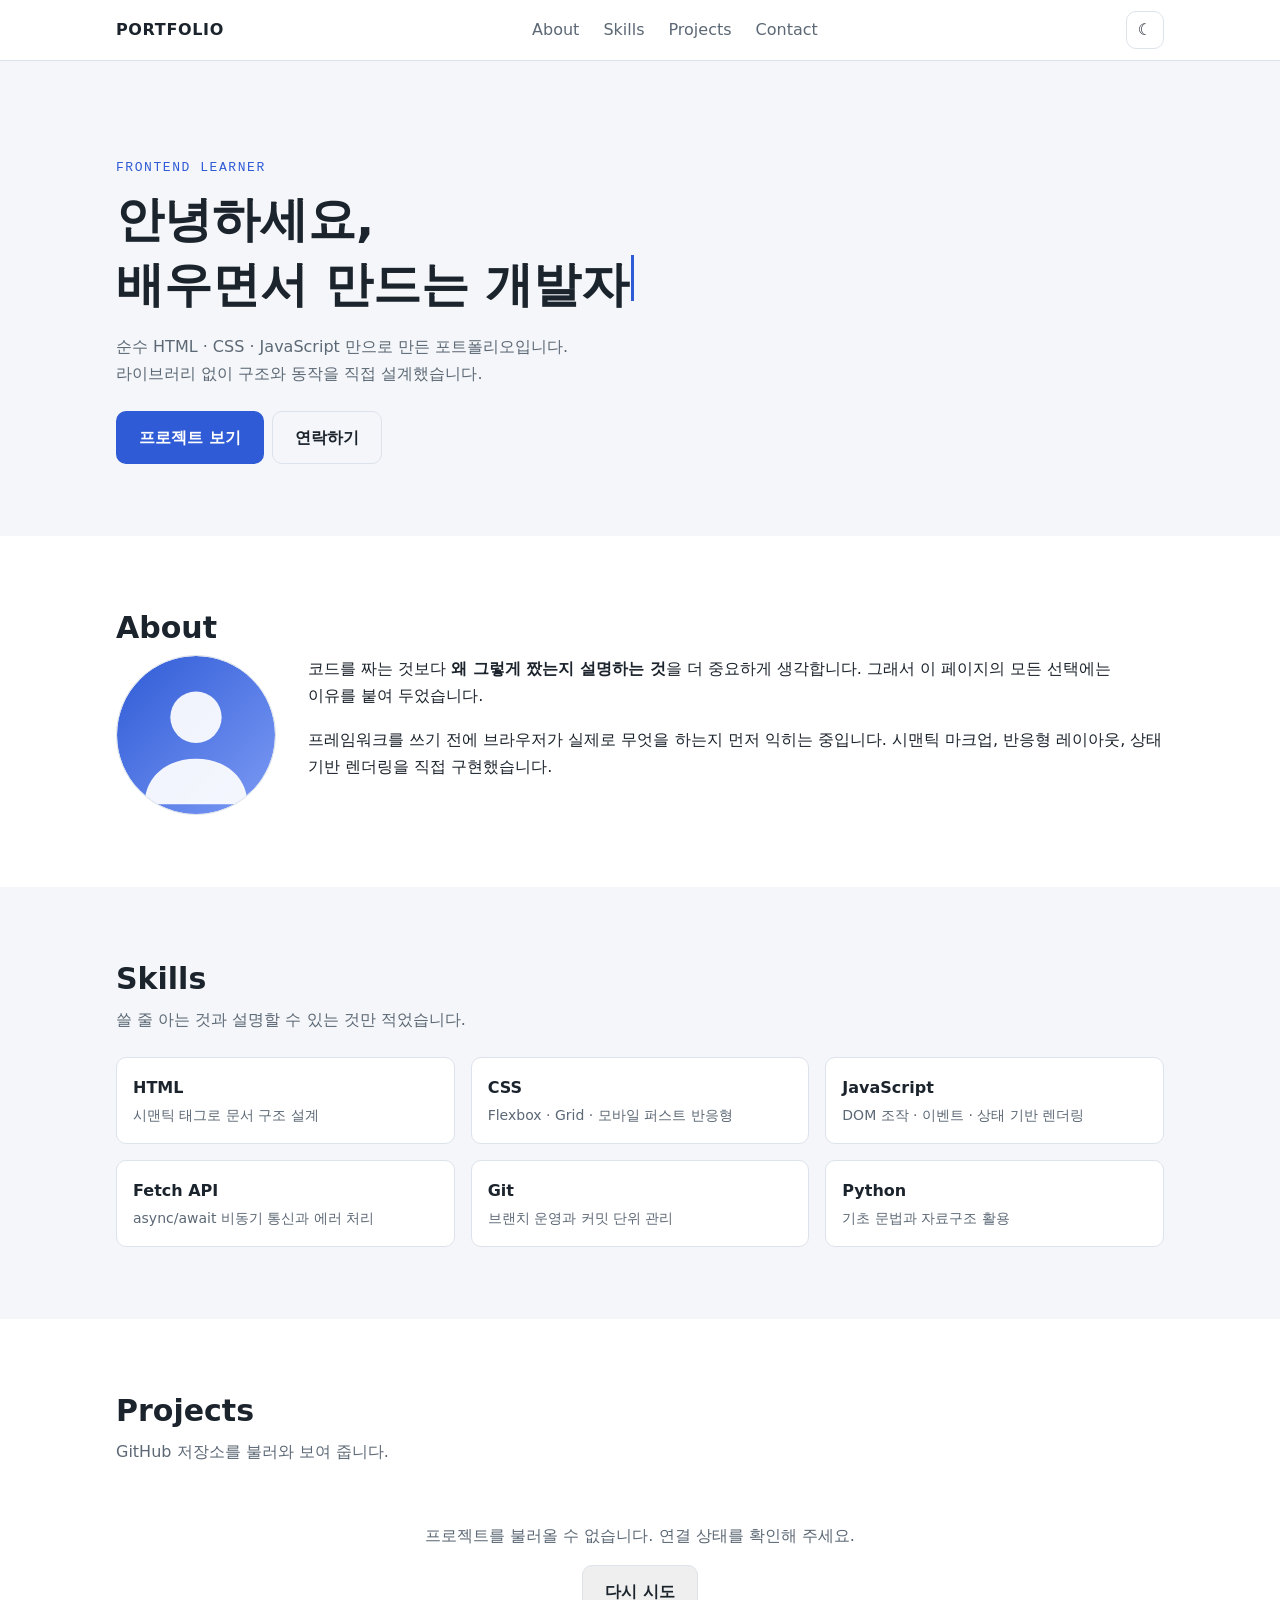
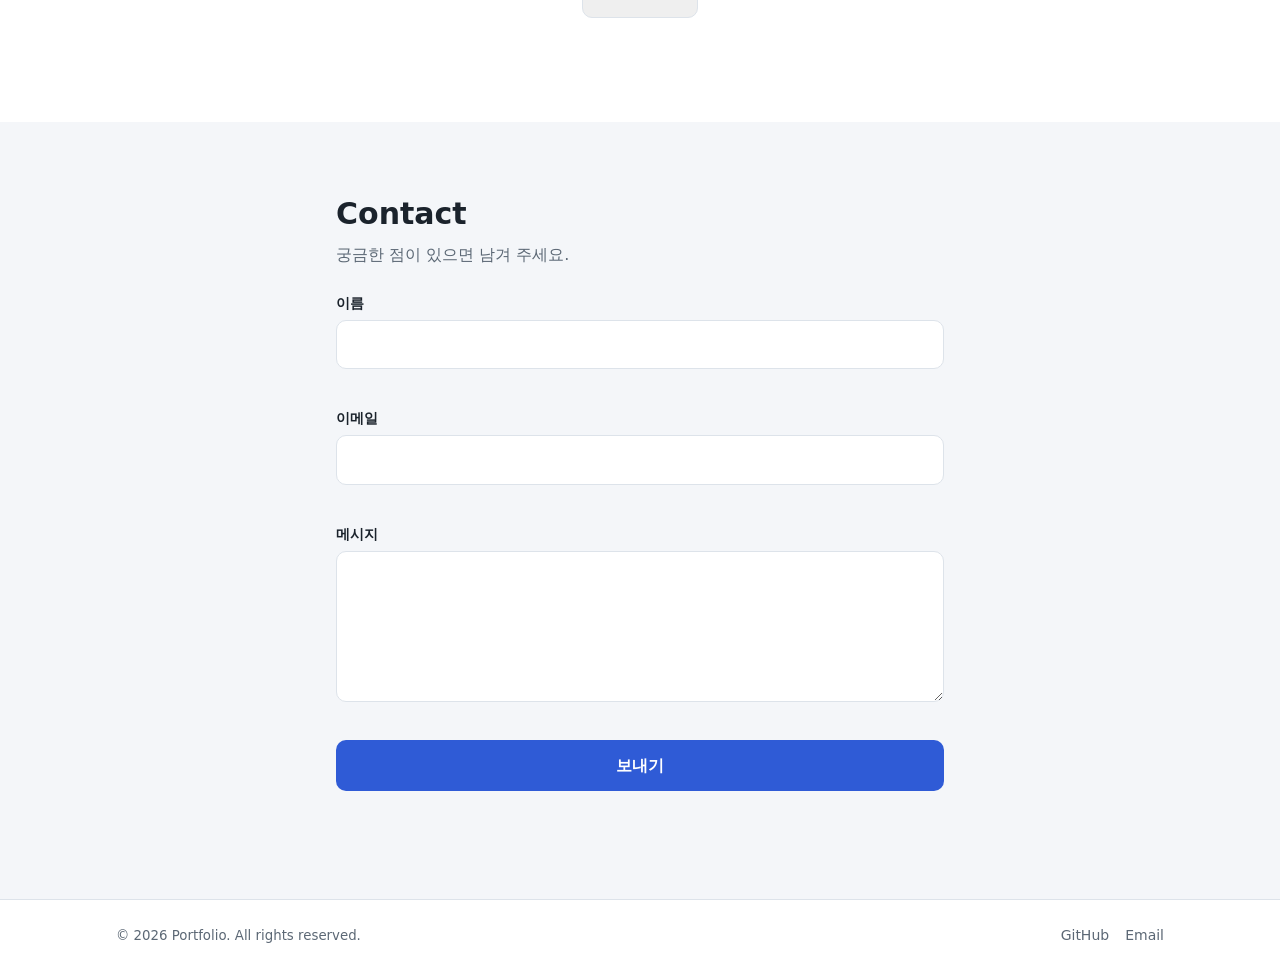
==== commit e2150a53: "chore: favicon 추가 및 배포 요구사항 상태 갱신 브라우저는 요청하지 않아도 /favicon.ico를 찾는다. 없으면 배포 사이트 콘솔에 404가 남는다. SVG 파비콘" ====
--- a/phase2-ai-tools/b1-1-portfolio/index.html
+++ b/phase2-ai-tools/b1-1-portfolio/index.html
@@ -6,6 +6,10 @@
   <meta name="viewport" content="width=device-width, initial-scale=1.0">
 
   <title>포트폴리오 · 나를 소개하는 웹페이지</title>
+
+  <!-- 브라우저는 요청하지 않아도 /favicon.ico 를 찾는다.
+       없으면 콘솔에 404 가 남는다. 직접 지정해 막는다. -->
+  <link rel="icon" type="image/svg+xml" href="./images/favicon.svg">
 
   <!-- F-02 / F-14: 외부 스타일시트 연결. ./ 는 현재 폴더 기준(상대경로).
        절대경로 /css/ 는 GitHub Pages 배포 시 깨진다. -->
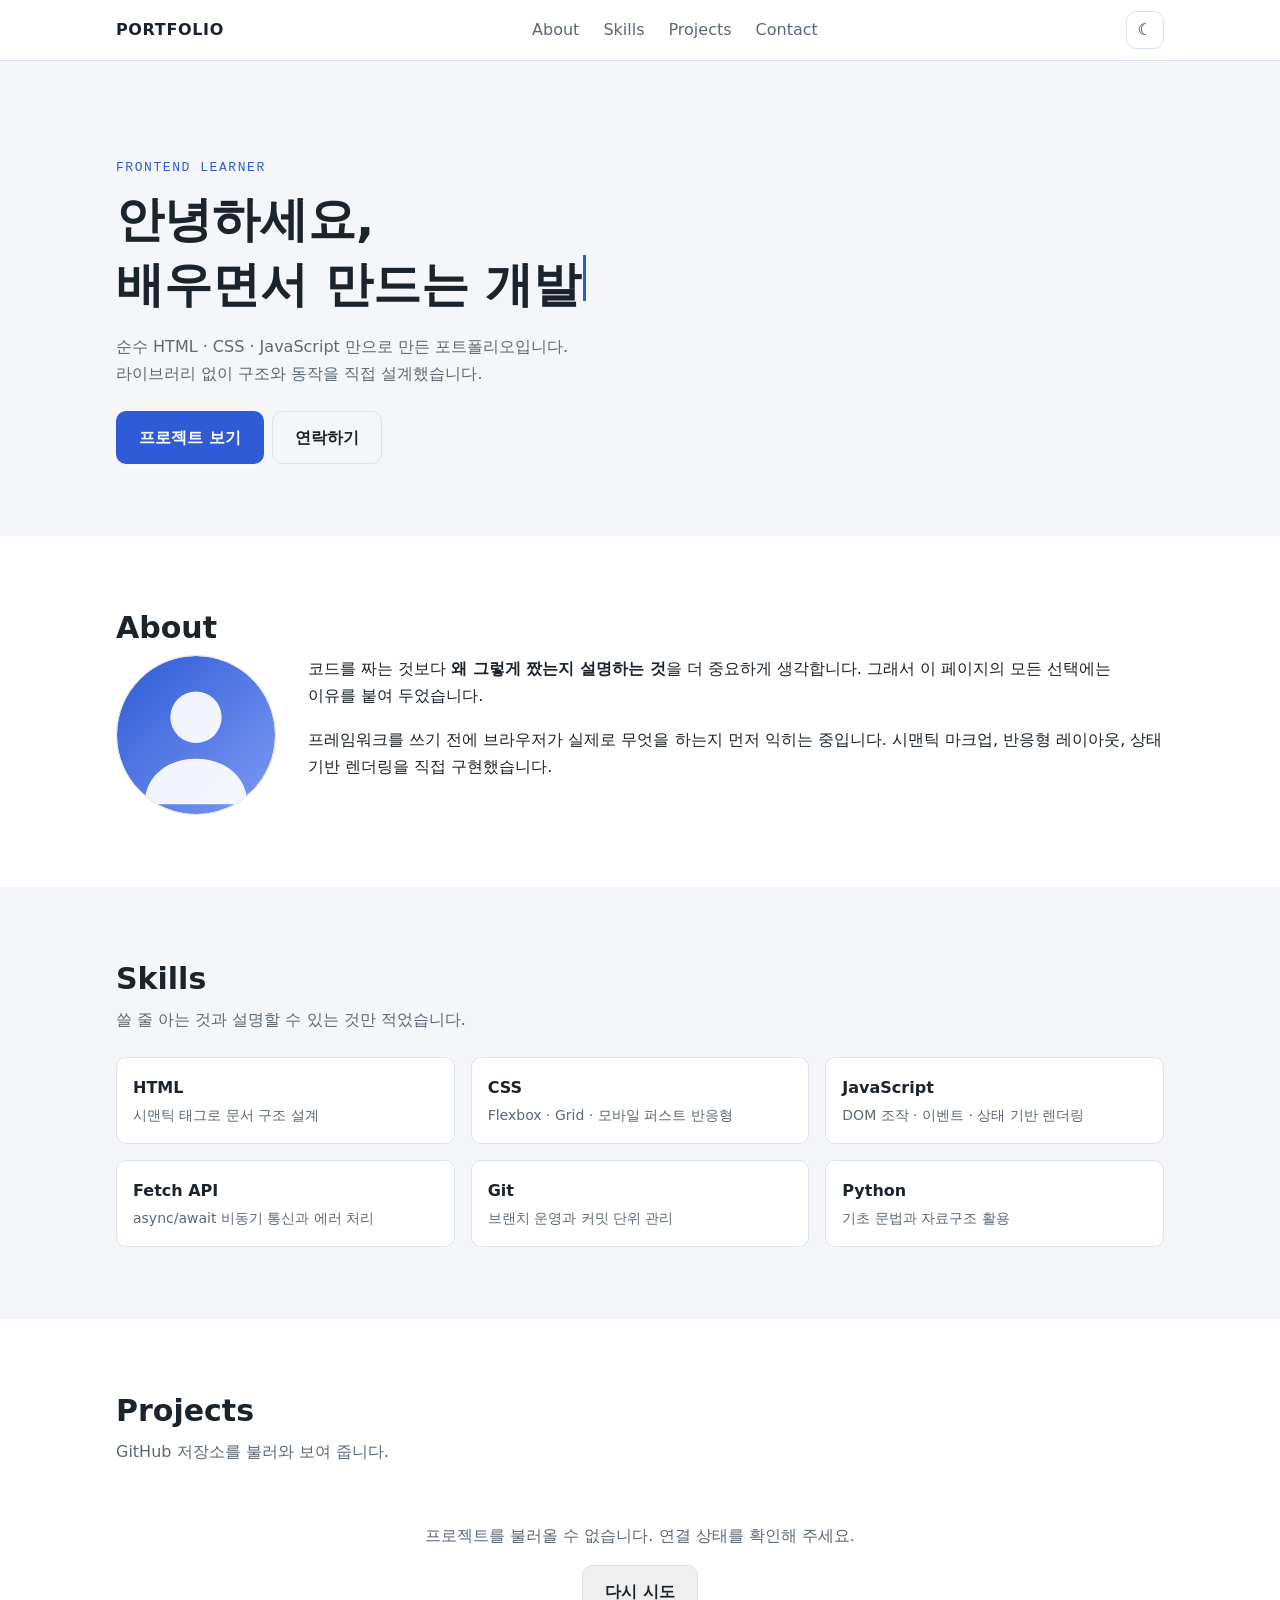
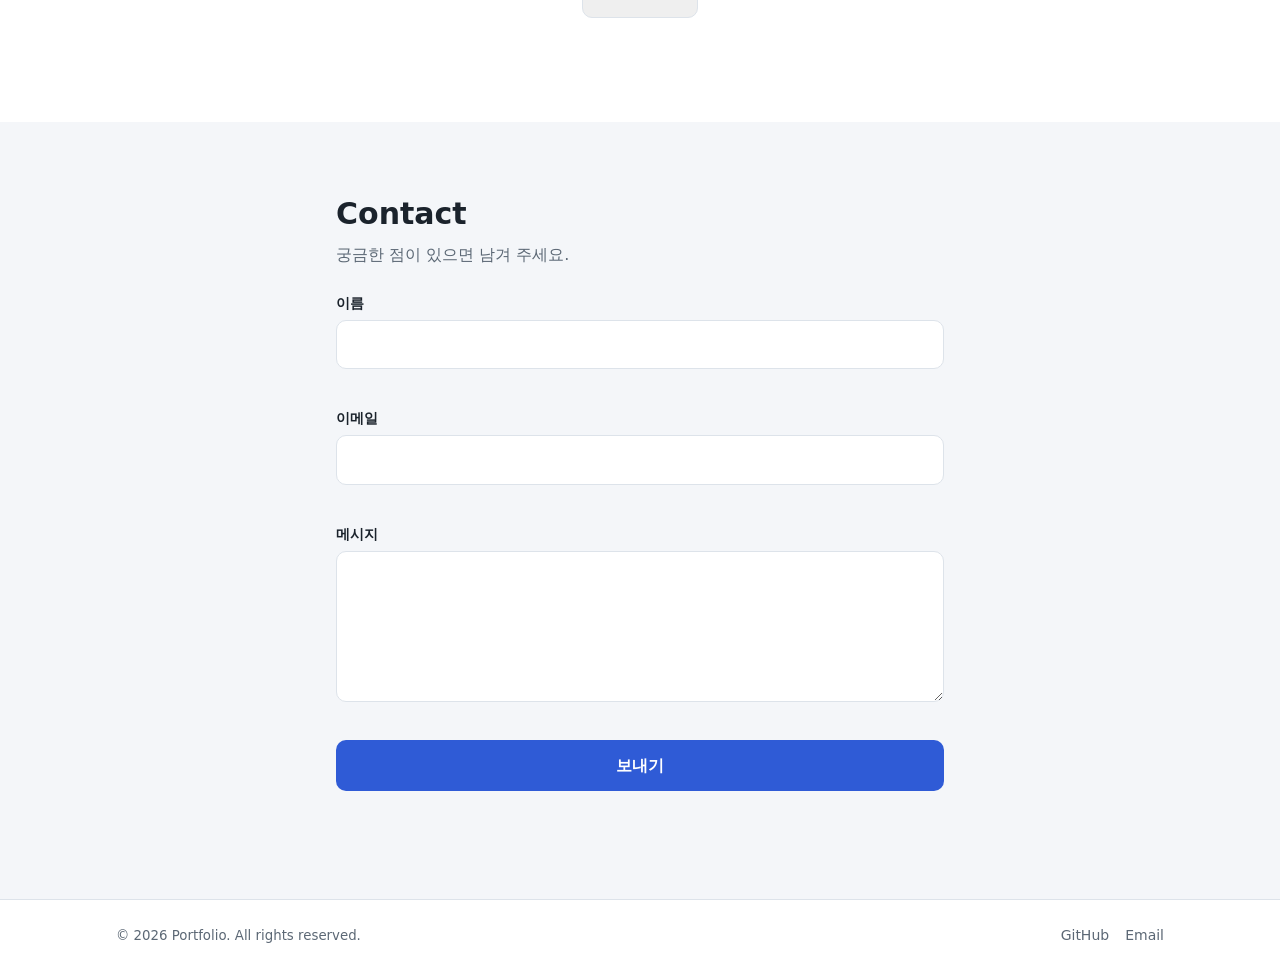
==== commit c431fef8: "fix(b1-1): 리사이즈 시 모바일 메뉴 레이아웃 잔존 수정 AI 사전평가(15/15 PASS) 결과를 검토하고, 권장 보완 15건은 과제 원문 미요구 사항으로 판정해 제외했다" ====
--- a/phase2-ai-tools/b1-1-portfolio/index.html
+++ b/phase2-ai-tools/b1-1-portfolio/index.html
@@ -36,7 +36,7 @@
       </ul>
 
       <div class="nav__actions">
-        <!-- F-34: 다크모드 토글. 실제 동작은 Phase 2에서 붙인다. -->
+        <!-- F-34: 다크모드 토글. 클릭하면 테마 상태가 바뀐다. -->
         <button class="icon-btn" id="theme-toggle" type="button" aria-label="다크 모드 전환">
           <span class="icon-btn__label" id="theme-icon">☾</span>
         </button>
@@ -222,7 +222,7 @@
     </div>
   </footer>
 
-  <!-- F-32: 스크롤탑 버튼. 표시 조건(300px)은 Phase 2에서 붙인다. -->
+  <!-- F-32: 스크롤탑 버튼. 스크롤 300px 이상에서 나타난다. -->
   <button class="scroll-top" id="scroll-top" type="button" aria-label="맨 위로 이동">↑</button>
 
   <!-- F-24: defer = HTML 을 끝까지 읽은 뒤 실행하라 -->
--- a/phase2-ai-tools/b1-1-portfolio/css/style.css
+++ b/phase2-ai-tools/b1-1-portfolio/css/style.css
@@ -1,5 +1,5 @@
 /* ===================================================================
-   B1-1 포트폴리오 · Phase 1 스타일
+   B1-1 포트폴리오 · style.css
    작성 원칙
      - 모바일 퍼스트 (F-19): 기본 규칙은 좁은 화면 기준. 넓어질 때만 media query로 덮는다
      - 브레이크포인트 (F-20): 768px 태블릿 / 1024px 데스크톱
@@ -195,7 +195,7 @@
 
 /* F-21: 모바일 기본값 = 메뉴 숨김.
    화면 밖이 아니라 display:none 으로 완전히 없앤다.
-   Phase 2에서 .is-open 을 붙여 펼친다. */
+   .is-open 이 붙으면 펼쳐진다. */
 .nav__menu {
   display: none;
 }
@@ -271,7 +271,7 @@
   transition: transform var(--transition), opacity var(--transition);
 }
 
-/* 열렸을 때 위아래 막대를 X 로 겹친다 (Phase 2에서 .is-active 부착) */
+/* 열렸을 때 위아래 막대를 X 로 겹친다 (.is-active 부착 시) */
 .hamburger.is-active .hamburger__bar:nth-child(1) {
   transform: translateY(7px) rotate(45deg);
 }
@@ -702,8 +702,12 @@
 /* --- 태블릿 768px 이상 --- */
 @media (min-width: 768px) {
 
-  /* 메뉴를 가로로 펼치고 햄버거를 감춘다. */
-  .nav__menu {
+  /* 메뉴를 가로로 펼치고 햄버거를 감춘다.
+     .is-open 도 같이 적는다. 이것을 빼면 모바일에서 메뉴를 열어둔 채
+     창을 넓혔을 때 .nav__menu.is-open(특이도 0,2,0)이 이겨서
+     세로 메뉴가 헤더 아래에 그대로 덮여 남는다. */
+  .nav__menu,
+  .nav__menu.is-open {
     display: flex;
     flex-direction: row;
     gap: var(--space-4);
